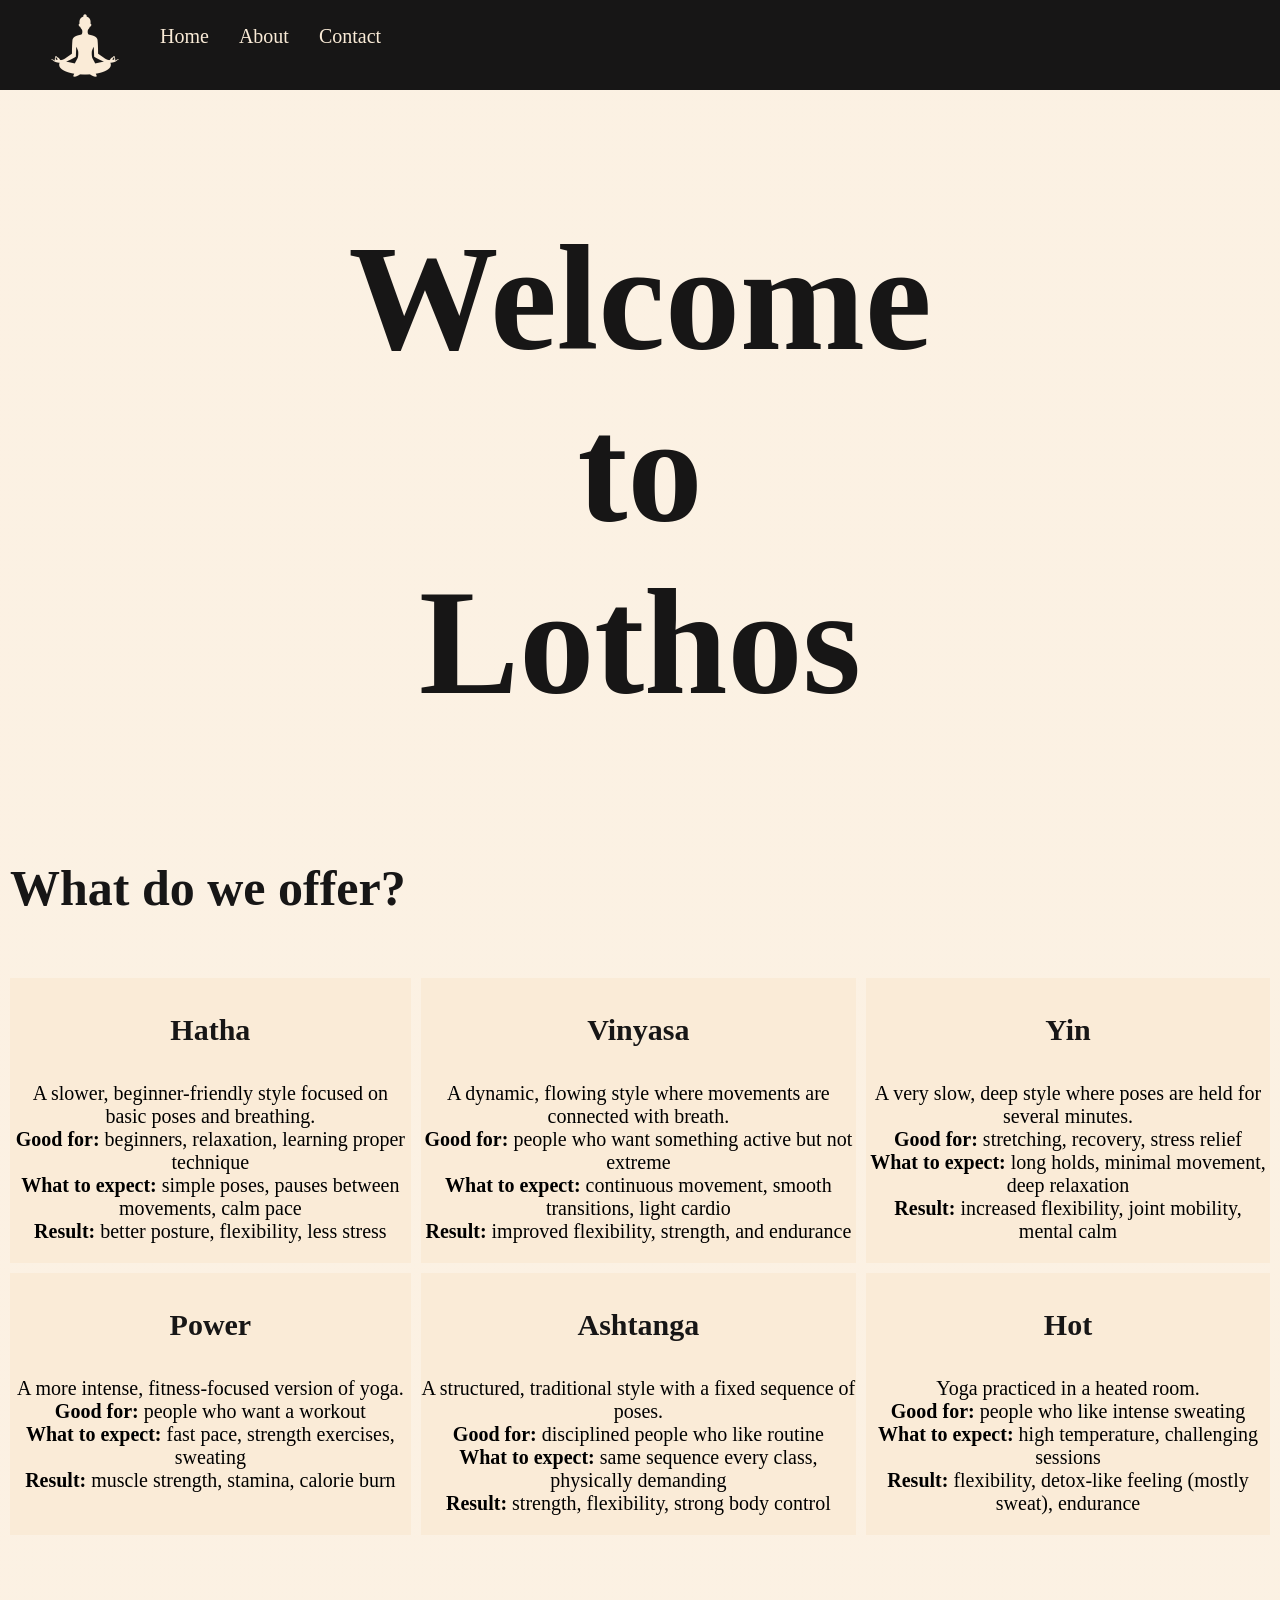
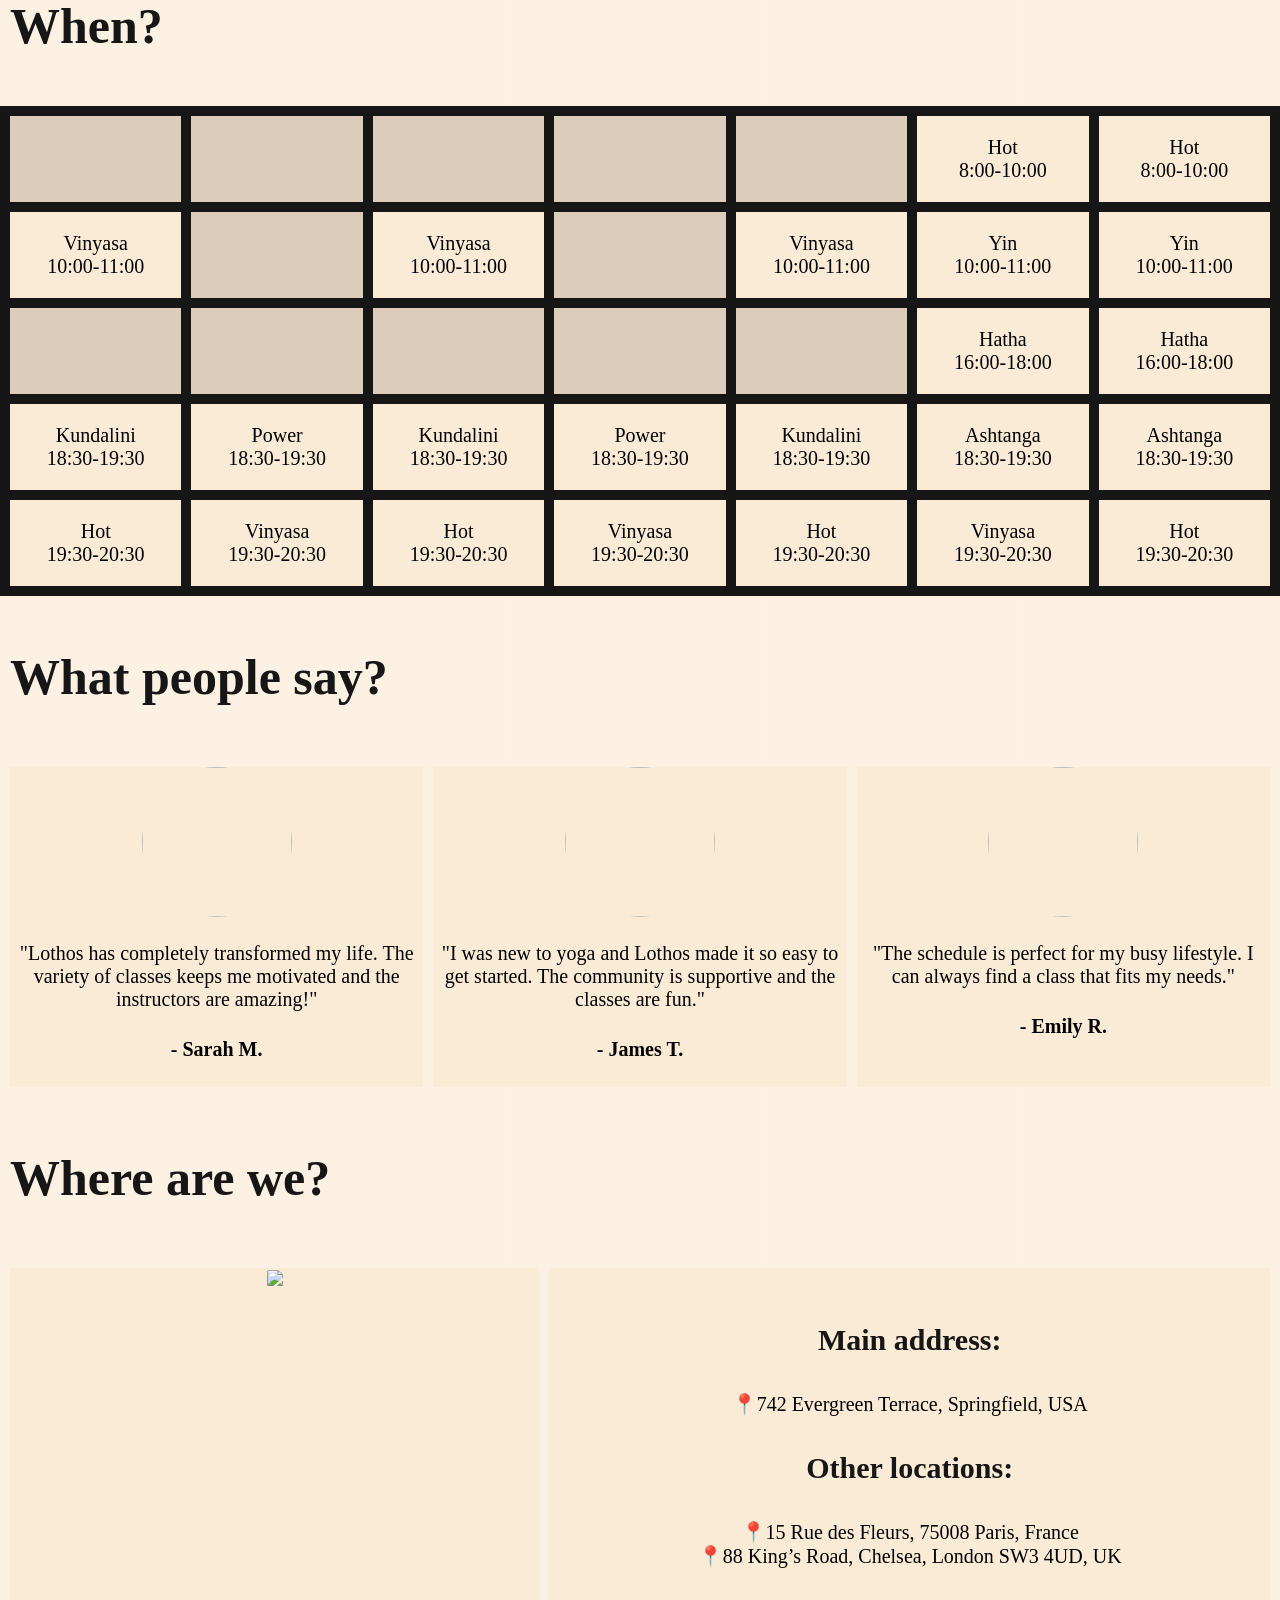
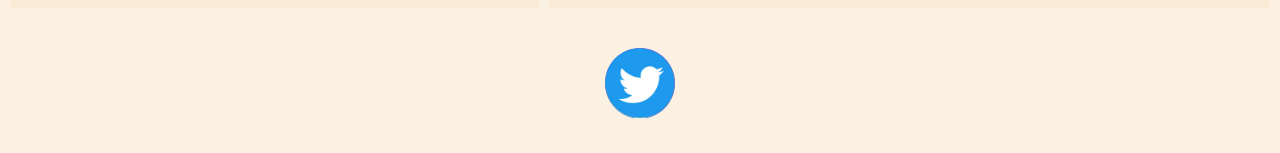
==== index.html @ 6123408b "created site skeleton" ====
<!DOCTYPE html>
<html lang="en">

<head>
    <meta charset="UTF-8">
    <meta name="viewport" content="width=device-width, initial-scale=1.0">
    <title>Lothos</title>
    <link rel="stylesheet" href="style.css">
</head>

<body id="for-gradient">
    <menu>
        <img src="logo.png">
        <a href="index.html">Home</a>
        <a href="about.html">About</a>
        <a href="contact.html">Contact</a>
    </menu>
    <h1>Welcome <br>to<br> Lothos</h1>
    <h2>What do we offer?</h2>
    <div class="container">
        <div>
            <h3>Hatha</h3>
            <p>A slower, beginner-friendly style focused on basic poses and breathing.<br>
                <b>Good for:</b> beginners, relaxation, learning proper technique<br>
                <b>What to expect:</b> simple poses, pauses between movements, calm pace<br>
                <b>Result:</b> better posture, flexibility, less stress
            </p>
        </div>
        <div>
            <h3>Vinyasa</h3>
            <p>A dynamic, flowing style where movements are connected with breath.<br>
                <b>Good for:</b> people who want something active but not extreme<br>
                <b>What to expect:</b> continuous movement, smooth transitions, light cardio<br>
                <b>Result:</b> improved flexibility, strength, and endurance
            </p>
        </div>
        <div>
            <h3>Yin</h3>
            <p>A very slow, deep style where poses are held for several minutes.<br>
                <b>Good for:</b> stretching, recovery, stress relief<br>
                <b>What to expect:</b> long holds, minimal movement, deep relaxation<br>
                <b>Result:</b> increased flexibility, joint mobility, mental calm
            </p>
        </div>
        <div>
            <h3>Power</h3>
            <p>A more intense, fitness-focused version of yoga.<br>
                <b>Good for:</b> people who want a workout<br>
                <b>What to expect:</b> fast pace, strength exercises, sweating<br>
                <b>Result:</b> muscle strength, stamina, calorie burn
            </p>
        </div>
        <div>
            <h3>Ashtanga</h3>
            <p>A structured, traditional style with a fixed sequence of poses.<br>
                <b>Good for:</b> disciplined people who like routine<br>
                <b>What to expect:</b> same sequence every class, physically demanding<br>
                <b>Result:</b> strength, flexibility, strong body control
            </p>
        </div>
        <div>
            <h3>Hot</h3>
            <p>Yoga practiced in a heated room.<br>
                <b>Good for:</b> people who like intense sweating<br>
                <b>What to expect:</b> high temperature, challenging sessions<br>
                <b>Result:</b> flexibility, detox-like feeling (mostly sweat), endurance
            </p>
        </div>
    </div>
    <h2>When?</h2>
    <div class="schedule">

        <div></div>
        <div></div>
        <div></div>
        <div></div>
        <div></div>
        <div class="yogaclass">
            <p>Hot<br>8:00-10:00</p>
        </div>
        <div class="yogaclass">
            <p>Hot<br>8:00-10:00</p>
        </div>
        <div class="yogaclass">
            <p>Vinyasa<br>10:00-11:00</p>
        </div>
        <div></div>
        <div class="yogaclass">
            <p>Vinyasa<br>10:00-11:00</p>
        </div>
        <div></div>
        <div class="yogaclass">
            <p>Vinyasa<br>10:00-11:00</p>
        </div>
        <div class="yogaclass">
            <p>Yin<br>10:00-11:00</p>
        </div>
        <div class="yogaclass">
            <p>Yin<br>10:00-11:00</p>
        </div>
        <div></div>
        <div></div>
        <div></div>
        <div></div>
        <div></div>
        <div class="yogaclass">
            <p>Hatha<br>16:00-18:00</p>
        </div>
        <div class="yogaclass">
            <p>Hatha<br>16:00-18:00</p>
        </div>
        <div class="yogaclass">
            <p>Kundalini<br>18:30-19:30</p>
        </div>
        <div class="yogaclass">
            <p>Power<br>18:30-19:30</p>
        </div>
        <div class="yogaclass">
            <p>Kundalini<br>18:30-19:30</p>
        </div>
        <div class="yogaclass">
            <p>Power<br>18:30-19:30</p>
        </div>
        <div class="yogaclass">
            <p>Kundalini<br>18:30-19:30</p>
        </div>
        <div class="yogaclass">
            <p>Ashtanga<br>18:30-19:30</p>
        </div>
        <div class="yogaclass">
            <p>Ashtanga<br>18:30-19:30</p>
        </div>
        <div class="yogaclass">
            <p>Hot<br>19:30-20:30</p>
        </div>
        <div class="yogaclass">
            <p>Vinyasa<br>19:30-20:30</p>
        </div>
        <div class="yogaclass">
            <p>Hot<br>19:30-20:30</p>
        </div>
        <div class="yogaclass">
            <p>Vinyasa<br>19:30-20:30</p>
        </div>
        <div class="yogaclass">
            <p>Hot<br>19:30-20:30</p>
        </div>
        <div class="yogaclass">
            <p>Vinyasa<br>19:30-20:30</p>
        </div>
        <div class="yogaclass">
            <p>Hot<br>19:30-20:30</p>
        </div>
    </div>
    <h2>What people say?</h2>
    <div class="reviews">
        <div>
            <img src="https://i.pinimg.com/736x/10/bc/bd/10bcbdc51fdacda178fbf70267e19251.jpg">
            <p>"Lothos has completely transformed my life. The variety of classes keeps me motivated and the instructors
                are amazing!"</p>
            <h4>- Sarah M.</h4>
        </div>
        <div>
            <img src="https://i.pinimg.com/736x/d0/b0/ad/d0b0ad9455df702aa7dab8ab12b41a72.jpg">
            <p>"I was new to yoga and Lothos made it so easy to get started. The community is supportive and the classes
                are fun."</p>
            <h4>- James T.</h4>
        </div>
        <div>
            <img src="https://i.pinimg.com/736x/66/86/ae/6686ae04340f0125502a1fc08bf482da.jpg">
            <p>"The schedule is perfect for my busy lifestyle. I can always find a class that fits my needs."</p>
            <h4>- Emily R.</h4>
        </div>
    </div>
    <h2>Where are we?</h2>
    <div class="locations">
        <div class="foto">
            <img src="https://nami.invicta.pl/wp-content/uploads/2025/02/Hatha-Joga-1.png">
        </div>
        <div class="txt">
            <h3>Main address:</h3>
            <p>📍742 Evergreen Terrace, Springfield, USA<br></p>
            <h3>Other locations:</h3>
            <p>📍15 Rue des Fleurs, 75008 Paris, France<br>
                📍88 King’s Road, Chelsea, London SW3 4UD, UK<br></p>
        </div>
    </div>
    <div class="sm">
        <div class="area"><a href="https://www.facebook.com/lothosyoga"><img src="fb.png"></a></div>
        <div class="area"><a href="https://www.instagram.com/lothosyoga"><img src="ig.png"></a></div>
        <div class="area"><a href="https://www.twitter.com/lothosyoga"><img src="tw.png"></a></div>
    </div>
</body>

</html>
---- style.css ----
body {
    font-family: serif;
    background-image: linear-gradient(to bottom, rgba(250, 235, 215, 0.7), rgba(250, 235, 215, 0.7)),
        url('https://cdn.shopify.com/s/files/1/0510/4366/4060/files/vinyasa_yoga_blog_2.jpg?v=1637857411');
    background-size: cover;
    margin: 0;
}

h1 {
    color: #171616;
    text-align: center;
    padding: 20px;
    margin-top: 15%;
    font-size: 150px;
}

h2 {
    color: #171616;
    font-size: 50px;
    padding: 10px;
}

h3 {
    color: #171616;
    font-size: 30px;
    padding: 5px;
}

menu {
    display: flex;
    gap: 30px;
    margin-top: 0;
    position: fixed;
    background-color: #171616;
    width: 100%;
    height: 10%;
    top: 0;
}

menu a {
    color: antiquewhite;
    text-decoration: none;
    text-align: center;
    margin-top: 25px;
    font-size: 20px;
}

menu a:hover {
    color: rgb(247, 218, 180);
}

.container {
    display: grid;
    grid-template-columns: auto auto auto;
    padding: 10px;
    gap: 10px;
}

.container div {
    text-align: center;
    background-color: antiquewhite;
    font-size: 20px;
}

.schedule {
    display: grid;
    grid-template-columns: auto auto auto auto auto auto auto;
    padding: 10px;
    gap: 10px;
    background-color: #171616;
}

.schedule div {
    text-align: center;
    background-color: rgb(219, 205, 186);
    font-size: 20px;
}

.schedule div.yogaclass {
    text-align: center;
    background-color: antiquewhite;
    font-size: 20px;
    transition: all 100ms;
}

.schedule div.yogaclass:hover {
    transform: translateY(-7px);
}

.reviews {
    display: grid;
    grid-template-columns: auto auto auto;
    padding: 10px;
    gap: 10px;
}

.reviews div {
    text-align: center;
    background-color: antiquewhite;
    font-size: 20px;
}

.reviews div img {
    width: 150px;
    height: 150px;
    border-radius: 50%;
}

.locations {
    display: grid;
    grid-template-areas:
        "foto foto txt";
    padding: 10px;
    gap: 10px;
}

.locations div {
    text-align: center;
    background-color: antiquewhite;
    font-size: 20px;
}

.foto {
    grid-area: foto;
}
.foto img {
    border-radius: 10%;
    width:100%;
}
.txt {
    grid-area: txt;
    background-color: antiquewhite;
    font-size: 20px;
    padding: 20px;
}
.sm {
    display: grid;
    grid-template-areas: ". . area area area . .";
    padding: 10px;
}
.sm div {
    text-align: center;
}
.area {
    grid-area: area;
    padding: 20px;
}
.area img {
    width: 70px;
    height: auto;
}
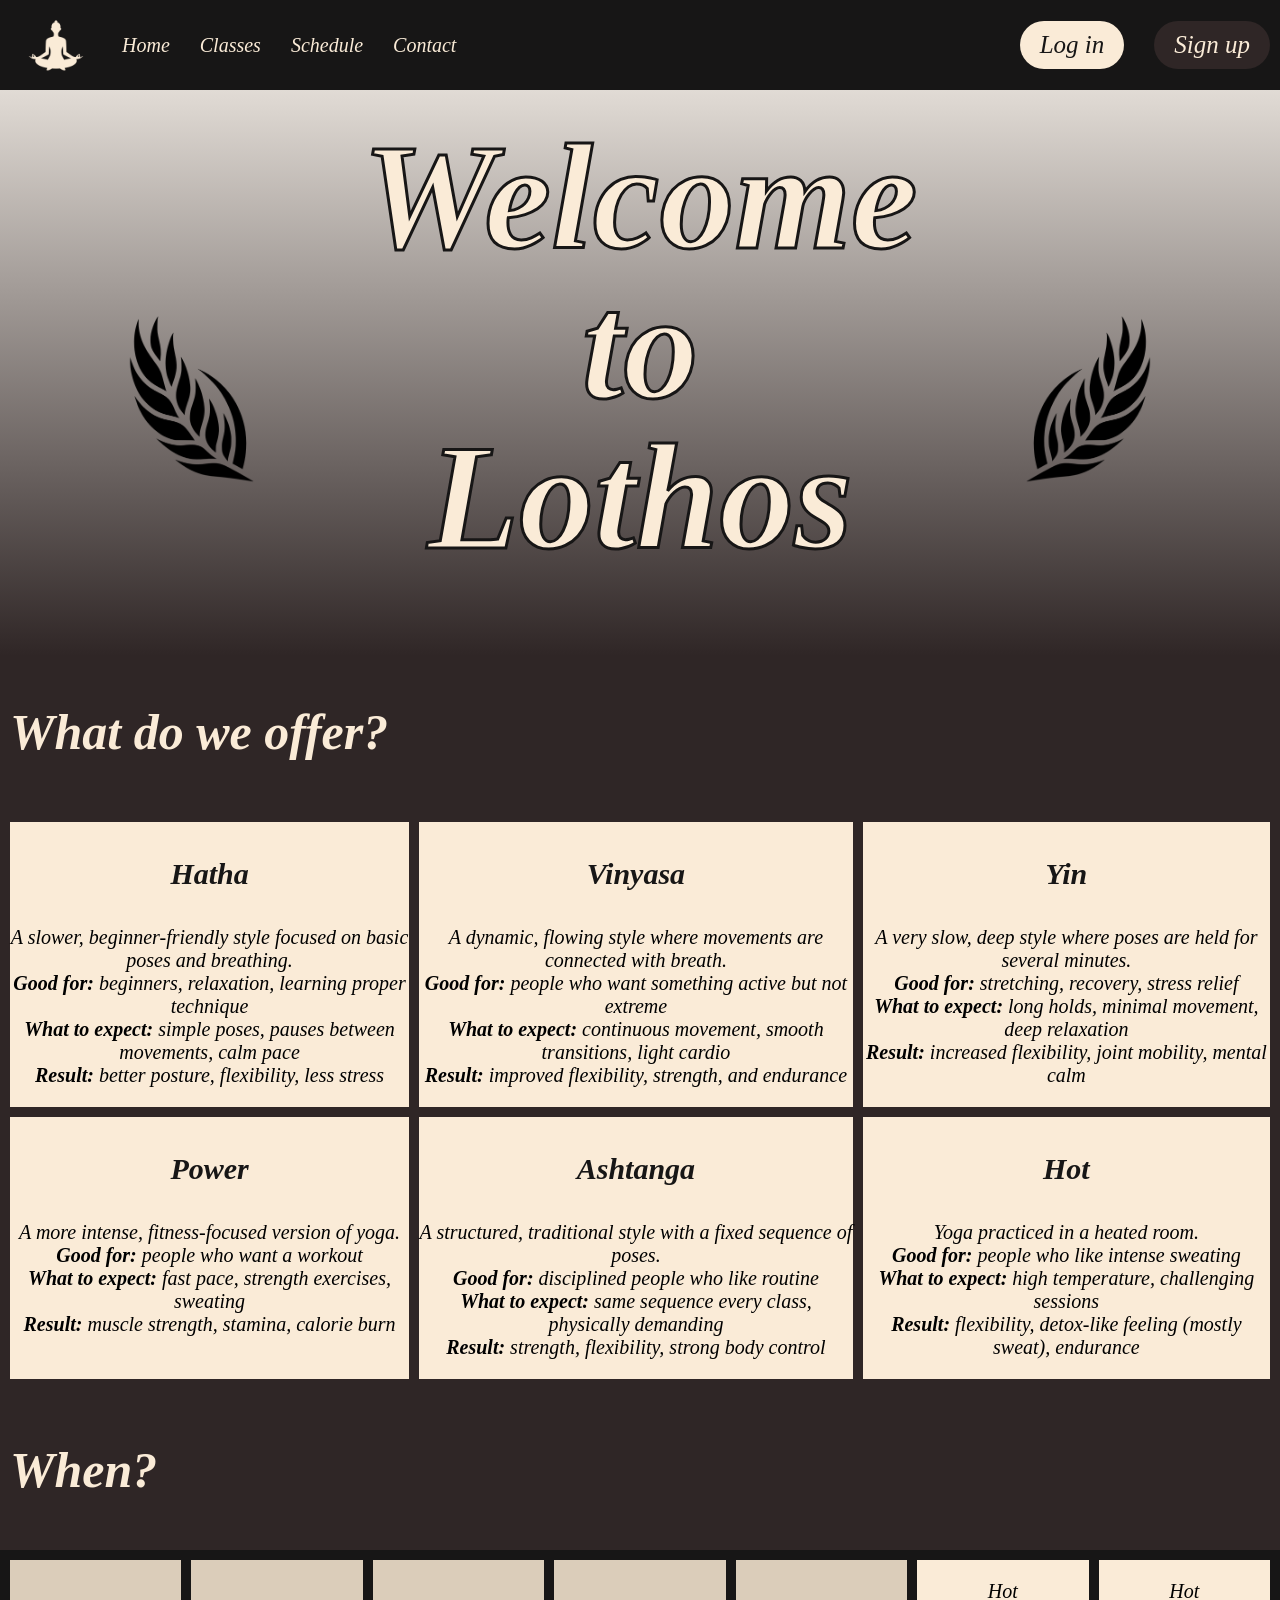
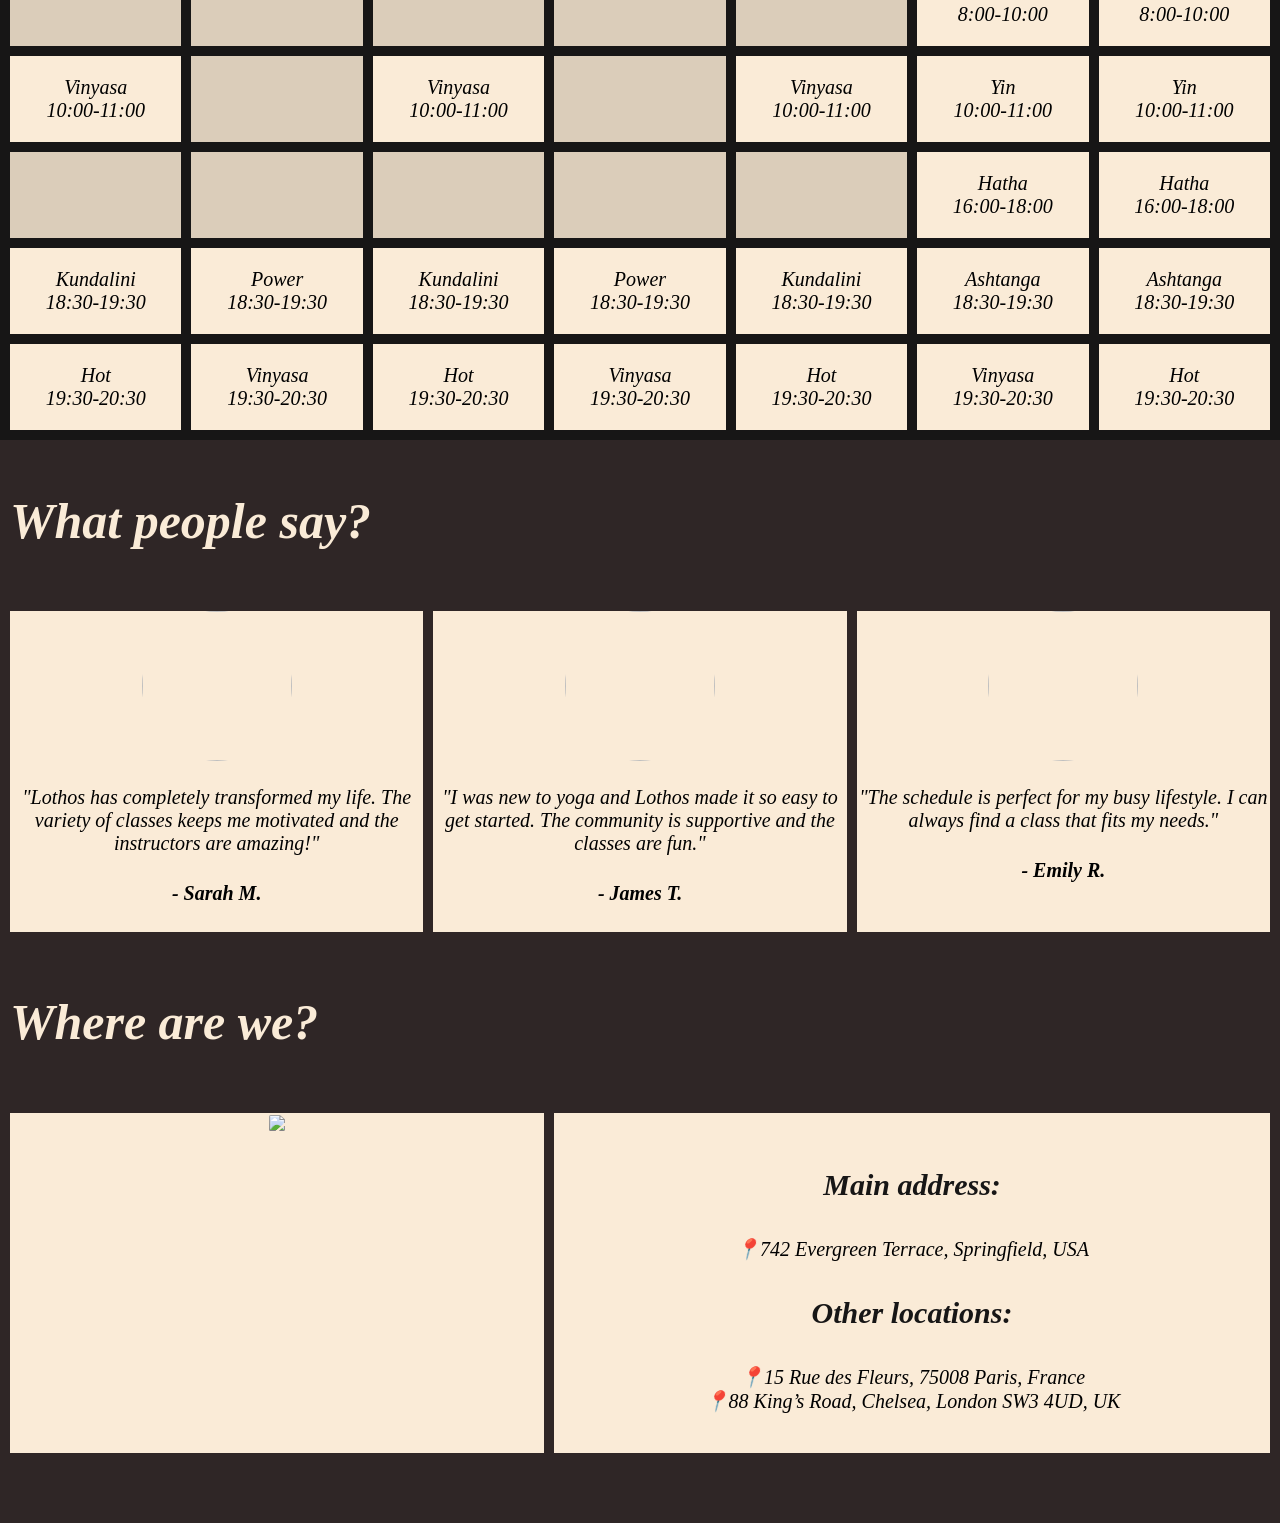
==== commit 8a27fed8: "added login/signup pages & finished main page" ====
--- a/index.html
+++ b/index.html
@@ -6,17 +6,24 @@
     <meta name="viewport" content="width=device-width, initial-scale=1.0">
     <title>Lothos</title>
     <link rel="stylesheet" href="style.css">
+    <link rel="icon" href="logo.png" type="image/png">
+    <script src="https://kit.fontawesome.com/8eedf7ca62.js" crossorigin="anonymous"></script>
 </head>
 
-<body id="for-gradient">
+<body>
     <menu>
         <img src="logo.png">
-        <a href="index.html">Home</a>
-        <a href="about.html">About</a>
-        <a href="contact.html">Contact</a>
+        <a href="#">Home</a>
+        <a href="#classes">Classes</a>
+        <a href="#schedule">Schedule</a>
+        <a href="#contact">Contact</a>
+        <a href="login.html" class="btn login">Log in</a>
+        <a href="signup.html" class="btn signup">Sign up</a>
     </menu>
     <h1>Welcome <br>to<br> Lothos</h1>
-    <h2>What do we offer?</h2>
+    <img src="lf.png" width="10%" style="transform: scaleX(-1); position: absolute; left: 10%; top: 35%">
+    <img src="lf.png" width="10%" style="margin-left: 20%;position: absolute; right: 10%; top: 35%">
+    <h2 id="classes">What do we offer?</h2>
     <div class="container">
         <div>
             <h3>Hatha</h3>
@@ -67,7 +74,7 @@
             </p>
         </div>
     </div>
-    <h2>When?</h2>
+    <h2 id="schedule">When?</h2>
     <div class="schedule">
 
         <div></div>
@@ -185,10 +192,10 @@
                 📍88 King’s Road, Chelsea, London SW3 4UD, UK<br></p>
         </div>
     </div>
-    <div class="sm">
-        <div class="area"><a href="https://www.facebook.com/lothosyoga"><img src="fb.png"></a></div>
-        <div class="area"><a href="https://www.instagram.com/lothosyoga"><img src="ig.png"></a></div>
-        <div class="area"><a href="https://www.twitter.com/lothosyoga"><img src="tw.png"></a></div>
+    <div class="sm" id="contact">
+        <div class="area"><a href="https://www.facebook.com/lothosyoga"><i class="fa-brands fa-facebook" style="font-size: 70px; color: antiquewhite;"></i></a></div>
+        <div class="area"><a href="https://www.instagram.com/lothosyoga"><i class="fa-brands fa-instagram" style="font-size: 70px; color: antiquewhite;"></i></a></div>
+        <div class="area"><a href="https://www.twitter.com/lothosyoga"><i class="fa-brands fa-twitter" style="font-size: 70px; color: antiquewhite;"></i></a></div>
     </div>
 </body>
 
--- a/style.css
+++ b/style.css
@@ -1,21 +1,30 @@
+html {
+    scroll-behavior: smooth;
+}
+
 body {
     font-family: serif;
-    background-image: linear-gradient(to bottom, rgba(250, 235, 215, 0.7), rgba(250, 235, 215, 0.7)),
-        url('https://cdn.shopify.com/s/files/1/0510/4366/4060/files/vinyasa_yoga_blog_2.jpg?v=1637857411');
-    background-size: cover;
+    background-image: linear-gradient(to bottom, rgba(250, 235, 215, 0.355), #2f2626 21%), url('https://cdn.shopify.com/s/files/1/0510/4366/4060/files/vinyasa_yoga_blog_2.jpg?v=1637857411');
+    background-size: 100% auto;
+    background-repeat: no-repeat;
     margin: 0;
+}
+* {
+    font-style: italic;
 }
 
 h1 {
-    color: #171616;
+    color: antiquewhite;
     text-align: center;
     padding: 20px;
-    margin-top: 15%;
+    margin-top: 8%;
     font-size: 150px;
+    line-height: 1;
+    -webkit-text-stroke: 3px #171616;
 }
 
 h2 {
-    color: #171616;
+    color: antiquewhite;
     font-size: 50px;
     padding: 10px;
 }
@@ -28,6 +37,7 @@
 
 menu {
     display: flex;
+    align-items: center;
     gap: 30px;
     margin-top: 0;
     position: fixed;
@@ -35,18 +45,53 @@
     width: 100%;
     height: 10%;
     top: 0;
+    padding: 0 20px;
+    z-index: 99;
+}
+
+menu img {
+    height: 80%;
 }
 
 menu a {
     color: antiquewhite;
     text-decoration: none;
     text-align: center;
-    margin-top: 25px;
     font-size: 20px;
 }
 
 menu a:hover {
     color: rgb(247, 218, 180);
+}
+
+menu a.btn {
+    display: inline-block;
+    margin-right: 0;
+    font-size: 25px;
+    text-align: right;
+    padding: 10px 20px;
+    border-radius: 50px;
+}
+
+menu a.login {
+    background-color: antiquewhite;
+    color: #171616;
+    margin-left: auto;
+}
+
+menu a.login:hover {
+    background-color: #2f2626;
+    color: antiquewhite;
+}
+
+menu a.signup {
+    background-color: #2f2626;
+    color: antiquewhite;
+    margin-right: 30px;
+}
+menu a.signup:hover {
+    background-color: antiquewhite;
+    color: #171616;
 }
 
 .container {
@@ -123,29 +168,29 @@
 .foto {
     grid-area: foto;
 }
+
 .foto img {
     border-radius: 10%;
-    width:100%;
+    width: 100%;
 }
+
 .txt {
     grid-area: txt;
     background-color: antiquewhite;
     font-size: 20px;
     padding: 20px;
 }
+
 .sm {
-    display: grid;
-    grid-template-areas: ". . area area area . .";
+    display: flex;
+    justify-content: center;
     padding: 10px;
 }
+
 .sm div {
     text-align: center;
 }
+
 .area {
-    grid-area: area;
     padding: 20px;
 }
-.area img {
-    width: 70px;
-    height: auto;
-}
